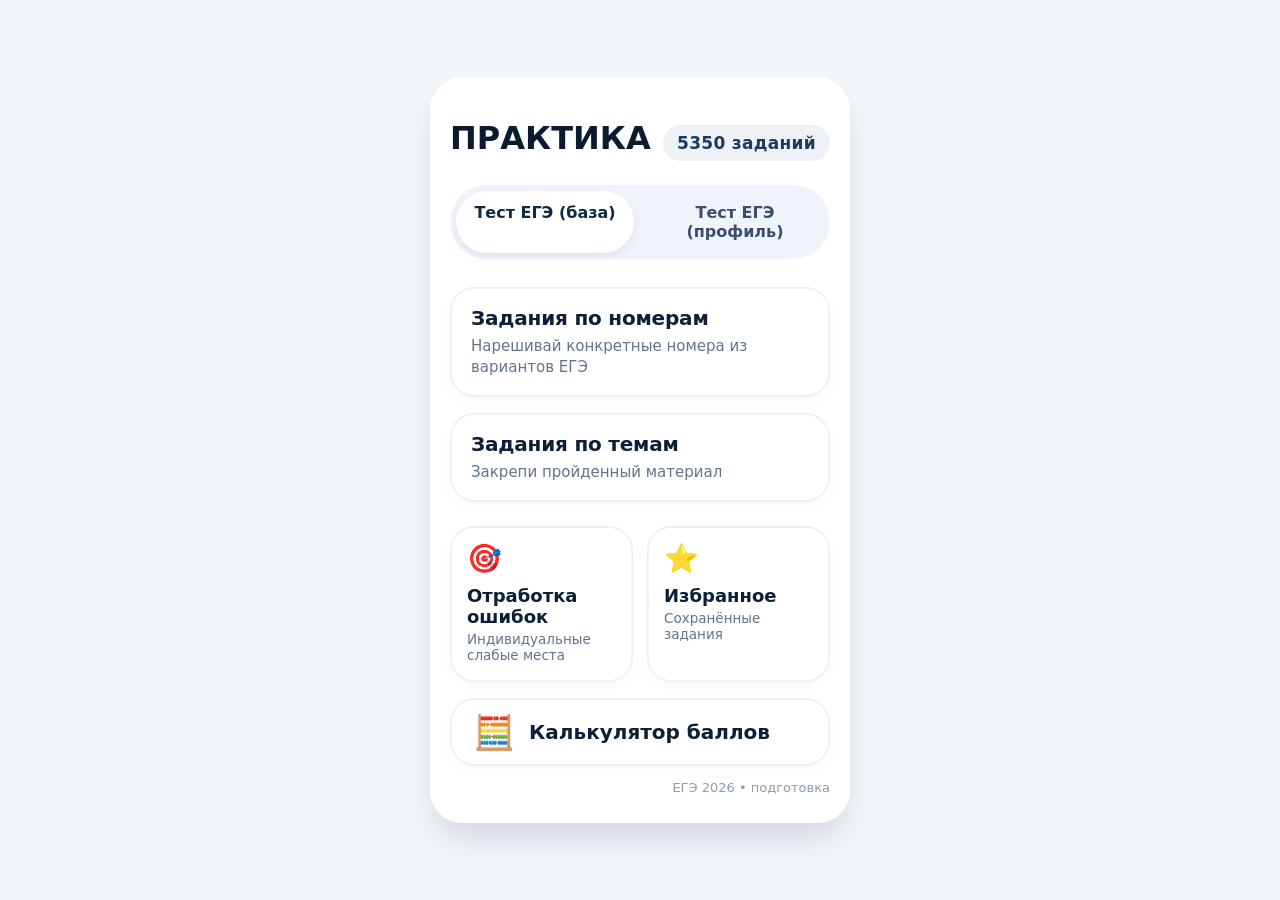
==== practice.html @ dcb247f4 "Add files via upload" ====
<!DOCTYPE html>
<html lang="ru">
<head>
    <meta charset="UTF-8">
    <meta name="viewport" content="width=device-width, initial-scale=1.0, maximum-scale=1.0, user-scalable=yes">
    <title>Практика ЕГЭ</title>
    <style>
        * {
            margin: 0;
            padding: 0;
            box-sizing: border-box;
            font-family: system-ui, -apple-system, 'Segoe UI', Roboto, 'Helvetica Neue', sans-serif;
        }

        body {
            background-color: #f2f5f9;
            display: flex;
            justify-content: center;
            align-items: center;
            min-height: 100vh;
            padding: 12px;
        }

        .card {
            max-width: 420px;
            width: 100%;
            background-color: white;
            border-radius: 32px;
            box-shadow: 0 20px 35px -8px rgba(0, 20, 45, 0.15);
            padding: 24px 20px 28px;
            transition: all 0.2s;
        }

        /* header / строка статуса (имитация 20:32) */
        .status-bar {
            display: flex;
            justify-content: space-between;
            align-items: center;
            font-size: 15px;
            font-weight: 500;
            color: #1c2e45;
            margin-bottom: 20px;
            letter-spacing: 0.2px;
        }

        .status-left {
            display: flex;
            gap: 4px;
        }

        .signal-icons {
            display: flex;
            align-items: center;
            gap: 4px;
        }

        .signal-icons span {
            display: inline-block;
            width: 4px;
            height: 4px;
            background-color: #1c2e45;
            border-radius: 10px;
        }

        .battery {
            font-weight: 400;
            margin-left: 4px;
        }

        /* главный заголовок ПРАКТИКА + кол-во заданий */
        .practice-header {
            display: flex;
            align-items: baseline;
            justify-content: space-between;
            margin-bottom: 24px;
        }

        .practice-header h1 {
            font-size: 32px;
            font-weight: 700;
            color: #0b1b2f;
            line-height: 1.1;
        }

        .tasks-count {
            background-color: #eef2f7;
            padding: 8px 14px;
            border-radius: 40px;
            font-weight: 600;
            font-size: 17px;
            color: #1f3a5f;
            box-shadow: inset 0 1px 3px rgba(0,0,0,0.02);
            letter-spacing: 0.3px;
        }

        /* блок смены наставника */
        .mentor-row {
            display: flex;
            justify-content: space-between;
            align-items: center;
            background: #f7f9fc;
            padding: 12px 18px;
            border-radius: 60px;
            margin-bottom: 24px;
            border: 1px solid #e9edf3;
        }

        .mentor-label {
            font-weight: 500;
            color: #2b3f59;
            font-size: 16px;
        }

        .change-mentor {
            background: white;
            border: 1px solid #d0dae8;
            padding: 6px 16px;
            border-radius: 30px;
            font-size: 15px;
            font-weight: 500;
            color: #1f3a5f;
            box-shadow: 0 2px 4px rgba(0,0,0,0.02);
            cursor: default;
            transition: 0.1s;
        }

        /* тестовые переключатели ЕГЭ (база / профиль) */
        .test-tabs {
            display: flex;
            gap: 12px;
            margin-bottom: 28px;
            background: #f0f4fa;
            padding: 6px;
            border-radius: 48px;
        }

        .test-tab {
            flex: 1;
            text-align: center;
            padding: 12px 8px;
            font-weight: 600;
            font-size: 16px;
            border-radius: 40px;
            color: #3a4f6c;
            background: transparent;
            transition: all 0.15s;
            cursor: default;
        }

        .test-tab.active {
            background: white;
            color: #0e2a44;
            box-shadow: 0 4px 10px rgba(0, 30, 60, 0.08);
        }

        /* блоки заданий (повторяющиеся карточки) */
        .tasks-section {
            display: flex;
            flex-direction: column;
            gap: 16px;
            margin-bottom: 24px;
        }

        .task-item {
            background: white;
            border-radius: 24px;
            padding: 18px 20px;
            box-shadow: 0 5px 18px rgba(0, 0, 0, 0.02), 0 0 0 1px #eef2f7 inset;
            border: 1px solid #e9edf4;
        }

        .task-title {
            font-size: 20px;
            font-weight: 670;
            color: #0b1f36;
            margin-bottom: 6px;
            letter-spacing: -0.2px;
        }

        .task-sub {
            font-size: 15px;
            color: #62748c;
            font-weight: 400;
            line-height: 1.4;
        }

        /* нижние две карточки: ошибки + избранное, и калькулятор */
        .double-row {
            display: flex;
            gap: 14px;
            margin-bottom: 16px;
        }

        .double-card {
            flex: 1;
            background: white;
            border-radius: 24px;
            padding: 18px 16px;
            box-shadow: 0 5px 15px rgba(0, 0, 0, 0.02), 0 0 0 1px #eef2f7 inset;
            border: 1px solid #e9edf4;
        }

        .card-icon {
            font-size: 28px;
            margin-bottom: 12px;
            line-height: 1;
        }

        .card-title {
            font-weight: 660;
            font-size: 18px;
            color: #0b1f36;
            margin-bottom: 4px;
        }

        .card-desc {
            font-size: 13.5px;
            color: #62748c;
        }

        .bottom-calc {
            background: white;
            border-radius: 24px;
            padding: 16px 22px;
            display: flex;
            align-items: center;
            gap: 14px;
            box-shadow: 0 5px 18px rgba(0, 0, 0, 0.02), 0 0 0 1px #eef2f7 inset;
            border: 1px solid #e9edf4;
            margin-top: 6px;
        }

        .calc-icon {
            font-size: 34px;
            line-height: 1;
        }

        .calc-text {
            font-weight: 660;
            font-size: 20px;
            color: #0b1f36;
        }

        /* мелкие детали / имитация времени и иконок */
        .small-note {
            display: flex;
            justify-content: flex-end;
            margin-top: 14px;
            font-size: 13px;
            color: #8a9bb0;
        }

        /* дополнительный декор для точности */
        .separator-light {
            margin: 0 2px;
        }

        .battery-symbol {
            display: inline-block;
            width: 22px;
            height: 10px;
            background: #1c2e45;
            border-radius: 3px;
            position: relative;
            margin-left: 5px;
        }
        .battery-symbol::after {
            content: "";
            position: absolute;
            right: -3px;
            top: 2px;
            width: 3px;
            height: 4px;
            background: #1c2e45;
            border-radius: 1px;
        }
    </style>
</head>
<body>
    <div class="card">
        <div class="status-bar">
            <div class="signal-icons">
            </div>
        </div>

        <!-- заголовок ПРАКТИКА + 5350 заданий -->
        <div class="practice-header">
            <h1>ПРАКТИКА</h1>
            <div class="tasks-count">5350 заданий</div>
        </div>

        <!-- два тестовых режима: база / профиль (активен база) -->
        <div class="test-tabs">
            <div class="test-tab active">Тест ЕГЭ (база)</div>
            <div class="test-tab">Тест ЕГЭ (профиль)</div>
        </div>

        <!-- блоки заданий по номерам / по темам (точно по скринам) -->
        <div class="tasks-section">
            <!-- Задания по номерам -->
            <div class="task-item">
                <div class="task-title">Задания по номерам</div>
                <div class="task-sub">Нарешивай конкретные номера из вариантов ЕГЭ</div>
            </div>
            <!-- Задания по темам -->
            <div class="task-item">
                <div class="task-title">Задания по темам</div>
                <div class="task-sub">Закрепи пройденный материал</div>
            </div>
        </div>

        <!-- двойная карточка: Отработка ошибок и Избранное (рядом) -->
        <div class="double-row">
            <div class="double-card">
                <div class="card-icon">🎯</div>
                <div class="card-title">Отработка ошибок</div>
                <div class="card-desc">Индивидуальные слабые места</div>
            </div>
            <div class="double-card">
                <div class="card-icon">⭐</div>
                <div class="card-title">Избранное</div>
                <div class="card-desc">Сохранённые задания</div>
            </div>
        </div>

        <!-- Калькулятор баллов (как на втором скрине) -->
        <div class="bottom-calc">
            <span class="calc-icon">🧮</span>
            <span class="calc-text">Калькулятор баллов</span>
        </div>

        <!-- едва заметная плашка (для антуража) -->
        <div class="small-note">
            <span>ЕГЭ 2026 • подготовка</span>
        </div>
    </div>

    <!-- Комментарий: полностью соблюдены тексты с картинок, включая "Поменять наставника",
     "Тест ЕГЭ (база/профиль)", "5350 заданий", все пункты меню и "Калькулятор баллов" -->
</body>
</html>
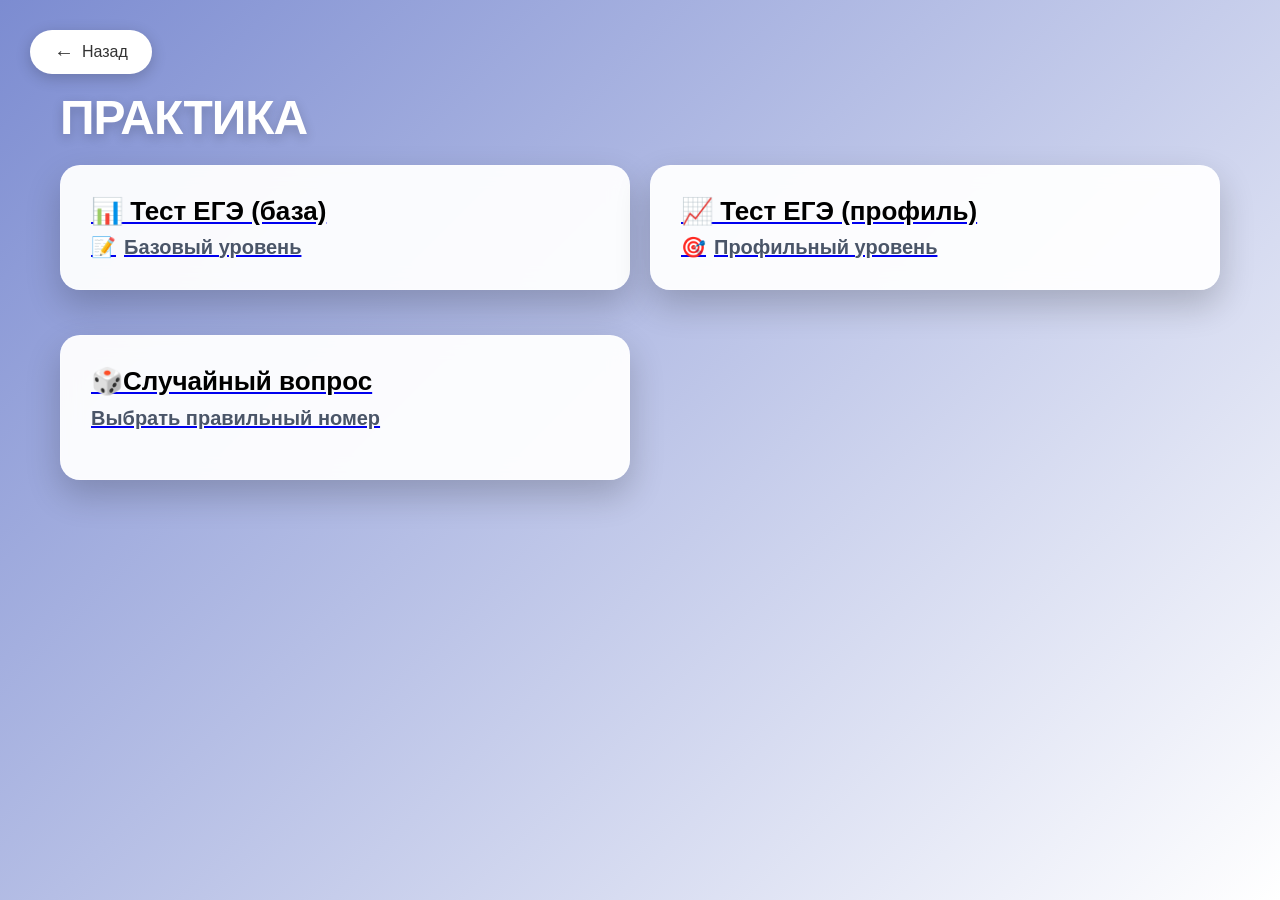
==== commit 3e5f1976: "Add files via upload" ====
--- a/practice.html
+++ b/practice.html
@@ -3,339 +3,397 @@
 <head>
     <meta charset="UTF-8">
     <meta name="viewport" content="width=device-width, initial-scale=1.0, maximum-scale=1.0, user-scalable=yes">
-    <title>Практика ЕГЭ</title>
+    <title>Практика</title>
     <style>
         * {
             margin: 0;
             padding: 0;
             box-sizing: border-box;
-            font-family: system-ui, -apple-system, 'Segoe UI', Roboto, 'Helvetica Neue', sans-serif;
         }
 
         body {
-            background-color: #f2f5f9;
-            display: flex;
-            justify-content: center;
-            align-items: center;
+            font-family: -apple-system, BlinkMacSystemFont, 'Segoe UI', Roboto, Oxygen, Ubuntu, sans-serif;
+            background: linear-gradient(135deg, #7c8cd1 0%, #ffffff 100%);
             min-height: 100vh;
-            padding: 12px;
-        }
-
-        .card {
-            max-width: 420px;
-            width: 100%;
-            background-color: white;
-            border-radius: 32px;
-            box-shadow: 0 20px 35px -8px rgba(0, 20, 45, 0.15);
-            padding: 24px 20px 28px;
-            transition: all 0.2s;
-        }
-
-        /* header / строка статуса (имитация 20:32) */
-        .status-bar {
-            display: flex;
-            justify-content: space-between;
-            align-items: center;
-            font-size: 15px;
-            font-weight: 500;
-            color: #1c2e45;
-            margin-bottom: 20px;
-            letter-spacing: 0.2px;
-        }
-
-        .status-left {
-            display: flex;
-            gap: 4px;
-        }
-
-        .signal-icons {
+            padding: 30px;
+            position: relative;
+        }
+
+        /* Кнопка назад */
+        .back-button {
+            position: fixed;
+            top: 30px;
+            left: 30px;
             display: flex;
             align-items: center;
-            gap: 4px;
-        }
-
-        .signal-icons span {
-            display: inline-block;
-            width: 4px;
-            height: 4px;
-            background-color: #1c2e45;
-            border-radius: 10px;
-        }
-
-        .battery {
-            font-weight: 400;
-            margin-left: 4px;
-        }
-
-        /* главный заголовок ПРАКТИКА + кол-во заданий */
-        .practice-header {
-            display: flex;
-            align-items: baseline;
-            justify-content: space-between;
-            margin-bottom: 24px;
-        }
-
-        .practice-header h1 {
-            font-size: 32px;
-            font-weight: 700;
-            color: #0b1b2f;
-            line-height: 1.1;
-        }
-
-        .tasks-count {
-            background-color: #eef2f7;
-            padding: 8px 14px;
-            border-radius: 40px;
-            font-weight: 600;
-            font-size: 17px;
-            color: #1f3a5f;
-            box-shadow: inset 0 1px 3px rgba(0,0,0,0.02);
-            letter-spacing: 0.3px;
-        }
-
-        /* блок смены наставника */
-        .mentor-row {
-            display: flex;
-            justify-content: space-between;
-            align-items: center;
-            background: #f7f9fc;
-            padding: 12px 18px;
-            border-radius: 60px;
-            margin-bottom: 24px;
-            border: 1px solid #e9edf3;
-        }
-
-        .mentor-label {
+            gap: 8px;
+            padding: 12px 24px;
+            background: white;
+            border: none;
+            border-radius: 50px;
+            cursor: pointer;
+            font-size: 16px;
             font-weight: 500;
-            color: #2b3f59;
-            font-size: 16px;
-        }
-
-        .change-mentor {
+            color: #333;
+            box-shadow: 0 4px 15px rgba(0,0,0,0.2);
+            transition: all 0.3s ease;
+            z-index: 1000;
+            text-decoration: none;
+        }
+
+        .back-button:hover {
+            transform: translateX(-5px);
+            box-shadow: 0 6px 20px rgba(0,0,0,0.3);
+            background: #f8f9fa;
+        }
+
+        .back-arrow {
+            font-size: 20px;
+            line-height: 1;
+        }
+
+        /* Основной контент */
+        .container {
+            max-width: 1200px;
+            margin: 0 auto;
+            padding: 60px 20px 20px;
+        }
+
+        /* Заголовок страницы */
+        .page-title {
+            font-size: 48px;
+            font-weight: 800;
+            color: white;
+            margin-bottom: 20px;
+            text-shadow: 0 4px 12px rgba(0,0,0,0.2);
+            letter-spacing: -1px;
+        }
+
+        /* Сетка для тестов ЕГЭ */
+        .tests-grid {
+            display: grid;
+            grid-template-columns: 1fr 1fr;
+            gap: 20px;
+            margin-bottom: 40px;
+        }
+
+        .test-card {
+            background: rgba(255, 255, 255, 0.95);
+            backdrop-filter: blur(10px);
+            border-radius: 20px;
+            padding: 30px;
+            box-shadow: 0 15px 35px rgba(0,0,0,0.2);
+            border: 1px solid rgba(255,255,255,0.3);
+            cursor: pointer;
+            transition: all 0.3s ease;
+            animation: fadeIn 0.5s ease forwards;
+        }
+
+        .test-card:hover {
+            transform: translateY(-5px);
+            box-shadow: 0 25px 45px rgba(0,0,0,0.3);
             background: white;
-            border: 1px solid #d0dae8;
-            padding: 6px 16px;
-            border-radius: 30px;
-            font-size: 15px;
-            font-weight: 500;
-            color: #1f3a5f;
-            box-shadow: 0 2px 4px rgba(0,0,0,0.02);
-            cursor: default;
-            transition: 0.1s;
-        }
-
-        /* тестовые переключатели ЕГЭ (база / профиль) */
-        .test-tabs {
-            display: flex;
-            gap: 12px;
-            margin-bottom: 28px;
-            background: #f0f4fa;
-            padding: 6px;
-            border-radius: 48px;
-        }
-
-        .test-tab {
-            flex: 1;
-            text-align: center;
-            padding: 12px 8px;
-            font-weight: 600;
-            font-size: 16px;
-            border-radius: 40px;
-            color: #3a4f6c;
-            background: transparent;
-            transition: all 0.15s;
-            cursor: default;
-        }
-
-        .test-tab.active {
-            background: white;
-            color: #0e2a44;
-            box-shadow: 0 4px 10px rgba(0, 30, 60, 0.08);
-        }
-
-        /* блоки заданий (повторяющиеся карточки) */
-        .tasks-section {
-            display: flex;
-            flex-direction: column;
-            gap: 16px;
-            margin-bottom: 24px;
-        }
-
-        .task-item {
-            background: white;
-            border-radius: 24px;
-            padding: 18px 20px;
-            box-shadow: 0 5px 18px rgba(0, 0, 0, 0.02), 0 0 0 1px #eef2f7 inset;
-            border: 1px solid #e9edf4;
-        }
-
-        .task-title {
-            font-size: 20px;
-            font-weight: 670;
-            color: #0b1f36;
-            margin-bottom: 6px;
-            letter-spacing: -0.2px;
-        }
-
-        .task-sub {
-            font-size: 15px;
-            color: #62748c;
-            font-weight: 400;
-            line-height: 1.4;
-        }
-
-        /* нижние две карточки: ошибки + избранное, и калькулятор */
-        .double-row {
-            display: flex;
-            gap: 14px;
-            margin-bottom: 16px;
-        }
-
-        .double-card {
-            flex: 1;
-            background: white;
-            border-radius: 24px;
-            padding: 18px 16px;
-            box-shadow: 0 5px 15px rgba(0, 0, 0, 0.02), 0 0 0 1px #eef2f7 inset;
-            border: 1px solid #e9edf4;
-        }
-
-        .card-icon {
-            font-size: 28px;
-            margin-bottom: 12px;
-            line-height: 1;
-        }
-
-        .card-title {
-            font-weight: 660;
-            font-size: 18px;
-            color: #0b1f36;
-            margin-bottom: 4px;
-        }
-
-        .card-desc {
-            font-size: 13.5px;
-            color: #62748c;
-        }
-
-        .bottom-calc {
-            background: white;
-            border-radius: 24px;
-            padding: 16px 22px;
+        }
+
+        .test-card h3 {
+            font-size: 26px;
+            font-weight: 600;
+            color: #000000;
+            margin-bottom: 8px;
+        }
+
+        .test-card p {
+            color: #4a5568;
+            font-size: 20px;
+            font-weight: 600;
             display: flex;
             align-items: center;
-            gap: 14px;
-            box-shadow: 0 5px 18px rgba(0, 0, 0, 0.02), 0 0 0 1px #eef2f7 inset;
-            border: 1px solid #e9edf4;
-            margin-top: 6px;
-        }
-
-        .calc-icon {
-            font-size: 34px;
-            line-height: 1;
-        }
-
-        .calc-text {
-            font-weight: 660;
-            font-size: 20px;
-            color: #0b1f36;
-        }
-
-        /* мелкие детали / имитация времени и иконок */
-        .small-note {
-            display: flex;
-            justify-content: flex-end;
-            margin-top: 14px;
-            font-size: 13px;
-            color: #8a9bb0;
-        }
-
-        /* дополнительный декор для точности */
-        .separator-light {
-            margin: 0 2px;
-        }
-
-        .battery-symbol {
-            display: inline-block;
-            width: 22px;
-            height: 10px;
-            background: #1c2e45;
-            border-radius: 3px;
+            gap: 8px;
+        }
+
+        .test-icon {
+            font-size: 20px;
+        }
+
+        /* Разделы практики */
+        .practice-grid {
+            display: grid;
+            grid-template-columns: repeat(2, 1fr);
+            gap: 25px;
+            margin-bottom: 30px;
+        }
+
+        .practice-card {
+            background: rgba(255, 255, 255, 0.95);
+            backdrop-filter: blur(10px);
+            border-radius: 24px;
+            padding: 30px;
+            box-shadow: 0 15px 35px rgba(0,0,0,0.2);
+            border: 1px solid rgba(255,255,255,0.3);
+            cursor: pointer;
+            transition: all 0.3s ease;
+            animation: fadeIn 0.5s ease forwards;
+        }
+
+        .practice-card:hover {
+            transform: translateY(-5px);
+            box-shadow: 0 25px 45px rgba(0,0,0,0.3);
+            background: white;
+        }
+
+        .practice-card h2 {
+            font-size: 26px;
+            font-weight: 600;
+            color: #000000;
+            margin-bottom: 15px;
             position: relative;
-            margin-left: 5px;
-        }
-        .battery-symbol::after {
-            content: "";
+            padding-bottom: 12px;
+        }
+
+        .practice-card h2::after {
+            content: '';
             position: absolute;
-            right: -3px;
-            top: 2px;
-            width: 3px;
+            bottom: 0;
+            left: 0;
+            width: 60px;
             height: 4px;
-            background: #1c2e45;
-            border-radius: 1px;
+            background: linear-gradient(90deg, #667eea, #764ba2);
+            border-radius: 2px;
+        }
+
+        .practice-card p {
+            color: #4a5568;
+            line-height: 1.6;
+            font-size: 20px;
+            font-weight: 600;
+        }
+        
+        /* Случайный вопрос */
+        .cards-grid {
+            display: grid;
+            grid-template-columns: repeat(auto-fit, minmax(300px, 1fr));
+            gap: 25px;
+            margin-bottom: 30px;
+        }
+
+        .card {
+            background: rgba(255, 255, 255, 0.95);
+            backdrop-filter: blur(10px);
+            border-radius: 20px;
+            padding: 30px;
+            box-shadow: 0 15px 35px rgba(0,0,0,0.2);
+            transition: all 0.3s ease;
+            cursor: pointer;
+            border: 1px solid rgba(255,255,255,0.3);
+        }
+
+        .card:hover {
+            transform: translateY(-5px);
+            box-shadow: 0 20px 40px rgba(0,0,0,0.3);
+            background: white;
+        }
+
+        .card h2 {
+            font-size: 26px;
+            font-weight: 600;
+            color: #000000;         
+            position: relative;
+            margin-bottom: 5px;
+        }
+
+        .card h2::after {
+            content: '';
+            position: absolute;
+            bottom: 0;
+            left: 0;
+            width: 50px;
+            height: 3px;
+            border-radius: 2px;
+        }
+
+
+        .card p {
+            color: #4a5568;
+            line-height: 1.6;
+            font-size: 20px;
+            font-weight: 600;
+            margin-bottom: 15px;
+        }
+
+        /* Разделители */
+        .divider {
+        margin: 30px 0;
+        border: 0;
+        height: 1px;
+        background: linear-gradient(90deg, transparent, rgba(255,255,255,0.5), transparent);
+        }
+
+        /* Анимации */
+        @keyframes fadeIn {
+            from {
+                opacity: 0;
+                transform: translateY(20px);
+            }
+            to {
+                opacity: 1;
+                transform: translateY(0);
+            }
+        }
+
+        /* Задержки анимации */
+        .test-card:nth-child(1) { animation-delay: 0.1s; }
+        .test-card:nth-child(2) { animation-delay: 0.15s; }
+        .practice-card:nth-child(1) { animation-delay: 0.2s; }
+        .practice-card:nth-child(2) { animation-delay: 0.25s; }
+        .small-card:nth-child(1) { animation-delay: 0.3s; }
+        .small-card:nth-child(2) { animation-delay: 0.35s; }
+
+        /* Адаптивность */
+        @media (max-width: 768px) {
+            body {
+                padding: 20px;
+            }
+
+            .back-button {
+                top: 20px;
+                left: 20px;
+                padding: 10px 20px;
+                font-size: 14px;
+            }
+
+            .container {
+                padding: 50px 10px 10px;
+            }
+
+            .page-title {
+                font-size: 36px;
+            }
+
+            .tasks-counter {
+                font-size: 20px;
+            }
+
+            .tests-grid {
+                grid-template-columns: 1fr;
+            }
+
+            .practice-grid {
+                grid-template-columns: 1fr;
+            }
+
+            .small-cards-grid {
+                grid-template-columns: 1fr;
+            }
+
+            .practice-card h2 {
+                font-size: 24px;
+            }
+
+            .practice-card p {
+                font-size: 16px;
+            }
+        }
+
+        @media (max-width: 480px) {
+            .back-button span:last-child {
+                display: none;
+            }
+            
+            .back-button {
+                padding: 12px;
+                border-radius: 50%;
+            }
+            
+            .back-arrow {
+                margin: 0;
+            }
+
+            .mentor-section {
+                padding: 15px 20px;
+            }
+
+            .mentor-section span {
+                font-size: 16px;
+            }
         }
     </style>
 </head>
 <body>
-    <div class="card">
-        <div class="status-bar">
-            <div class="signal-icons">
+    <!-- Кнопка назад -->
+    <button class="back-button" onclick="goBack()">
+        <span class="back-arrow">←</span>
+        <span>Назад</span>
+    </button>
+
+    <div class="container">
+        <!--Поля-->
+        <div class="time-status">
+            <div class="status-icons">
             </div>
         </div>
 
-        <!-- заголовок ПРАКТИКА + 5350 заданий -->
-        <div class="practice-header">
-            <h1>ПРАКТИКА</h1>
-            <div class="tasks-count">5350 заданий</div>
-        </div>
-
-        <!-- два тестовых режима: база / профиль (активен база) -->
-        <div class="test-tabs">
-            <div class="test-tab active">Тест ЕГЭ (база)</div>
-            <div class="test-tab">Тест ЕГЭ (профиль)</div>
-        </div>
-
-        <!-- блоки заданий по номерам / по темам (точно по скринам) -->
-        <div class="tasks-section">
-            <!-- Задания по номерам -->
-            <div class="task-item">
-                <div class="task-title">Задания по номерам</div>
-                <div class="task-sub">Нарешивай конкретные номера из вариантов ЕГЭ</div>
+        <!-- Заголовок -->
+        <h1 class="page-title">ПРАКТИКА</h1>
+
+
+        <div class="tests-grid">
+            <a href="Base.html">
+            <div class="test-card">
+                <h3>📊 Тест ЕГЭ (база)</h3>
+                <p><span class="test-icon">📝</span> Базовый уровень</p>
             </div>
-            <!-- Задания по темам -->
-            <div class="task-item">
-                <div class="task-title">Задания по темам</div>
-                <div class="task-sub">Закрепи пройденный материал</div>
+            </a>
+
+            <a href="profile.html">
+            <div class="test-card">
+                <h3>📈 Тест ЕГЭ (профиль)</h3>
+                <p><span class="test-icon">🎯</span> Профильный уровень</p>
+            </div>
+            </a>
+        
+
+        <div class="cards-grid">
+            <a href="question.html">
+                <div class="card">
+                <h2>🎲Случайный вопрос</h2>
+                <p>Выбрать правильный номер</p>
+            </a>
             </div>
         </div>
 
-        <!-- двойная карточка: Отработка ошибок и Избранное (рядом) -->
-        <div class="double-row">
-            <div class="double-card">
-                <div class="card-icon">🎯</div>
-                <div class="card-title">Отработка ошибок</div>
-                <div class="card-desc">Индивидуальные слабые места</div>
-            </div>
-            <div class="double-card">
-                <div class="card-icon">⭐</div>
-                <div class="card-title">Избранное</div>
-                <div class="card-desc">Сохранённые задания</div>
-            </div>
-        </div>
-
-        <!-- Калькулятор баллов (как на втором скрине) -->
-        <div class="bottom-calc">
-            <span class="calc-icon">🧮</span>
-            <span class="calc-text">Калькулятор баллов</span>
-        </div>
-
-        <!-- едва заметная плашка (для антуража) -->
-        <div class="small-note">
-            <span>ЕГЭ 2026 • подготовка</span>
-        </div>
-    </div>
-
-    <!-- Комментарий: полностью соблюдены тексты с картинок, включая "Поменять наставника",
-     "Тест ЕГЭ (база/профиль)", "5350 заданий", все пункты меню и "Калькулятор баллов" -->
+
+
+    <script>
+        // Функция для кнопки назад
+        function goBack() {
+            if (document.referrer) {
+                history.back();
+            } else {
+                alert('Нет предыдущей страницы');
+            }
+        }
+
+        // Интерактивность для всех кликабельных элементов
+        document.querySelectorAll('.mentor-section, .test-card, .practice-card, .small-card, .calculator-card').forEach(el => {
+            el.addEventListener('click', function() {
+                // Эффект нажатия
+                this.style.transform = 'scale(0.98)';
+                setTimeout(() => {
+                    this.style.transform = '';
+                }, 100);
+                
+                // Логируем клик
+                const title = this.querySelector('h2, h3, span')?.textContent || 'элемент';
+                console.log(`Переход: ${title}`);
+            });
+        });
+
+        // Поддержка клавиши ESC для возврата
+        document.addEventListener('keydown', function(e) {
+            if (e.key === 'Escape') {
+                goBack();
+            }
+        });
+    </script>
 </body>
 </html>
